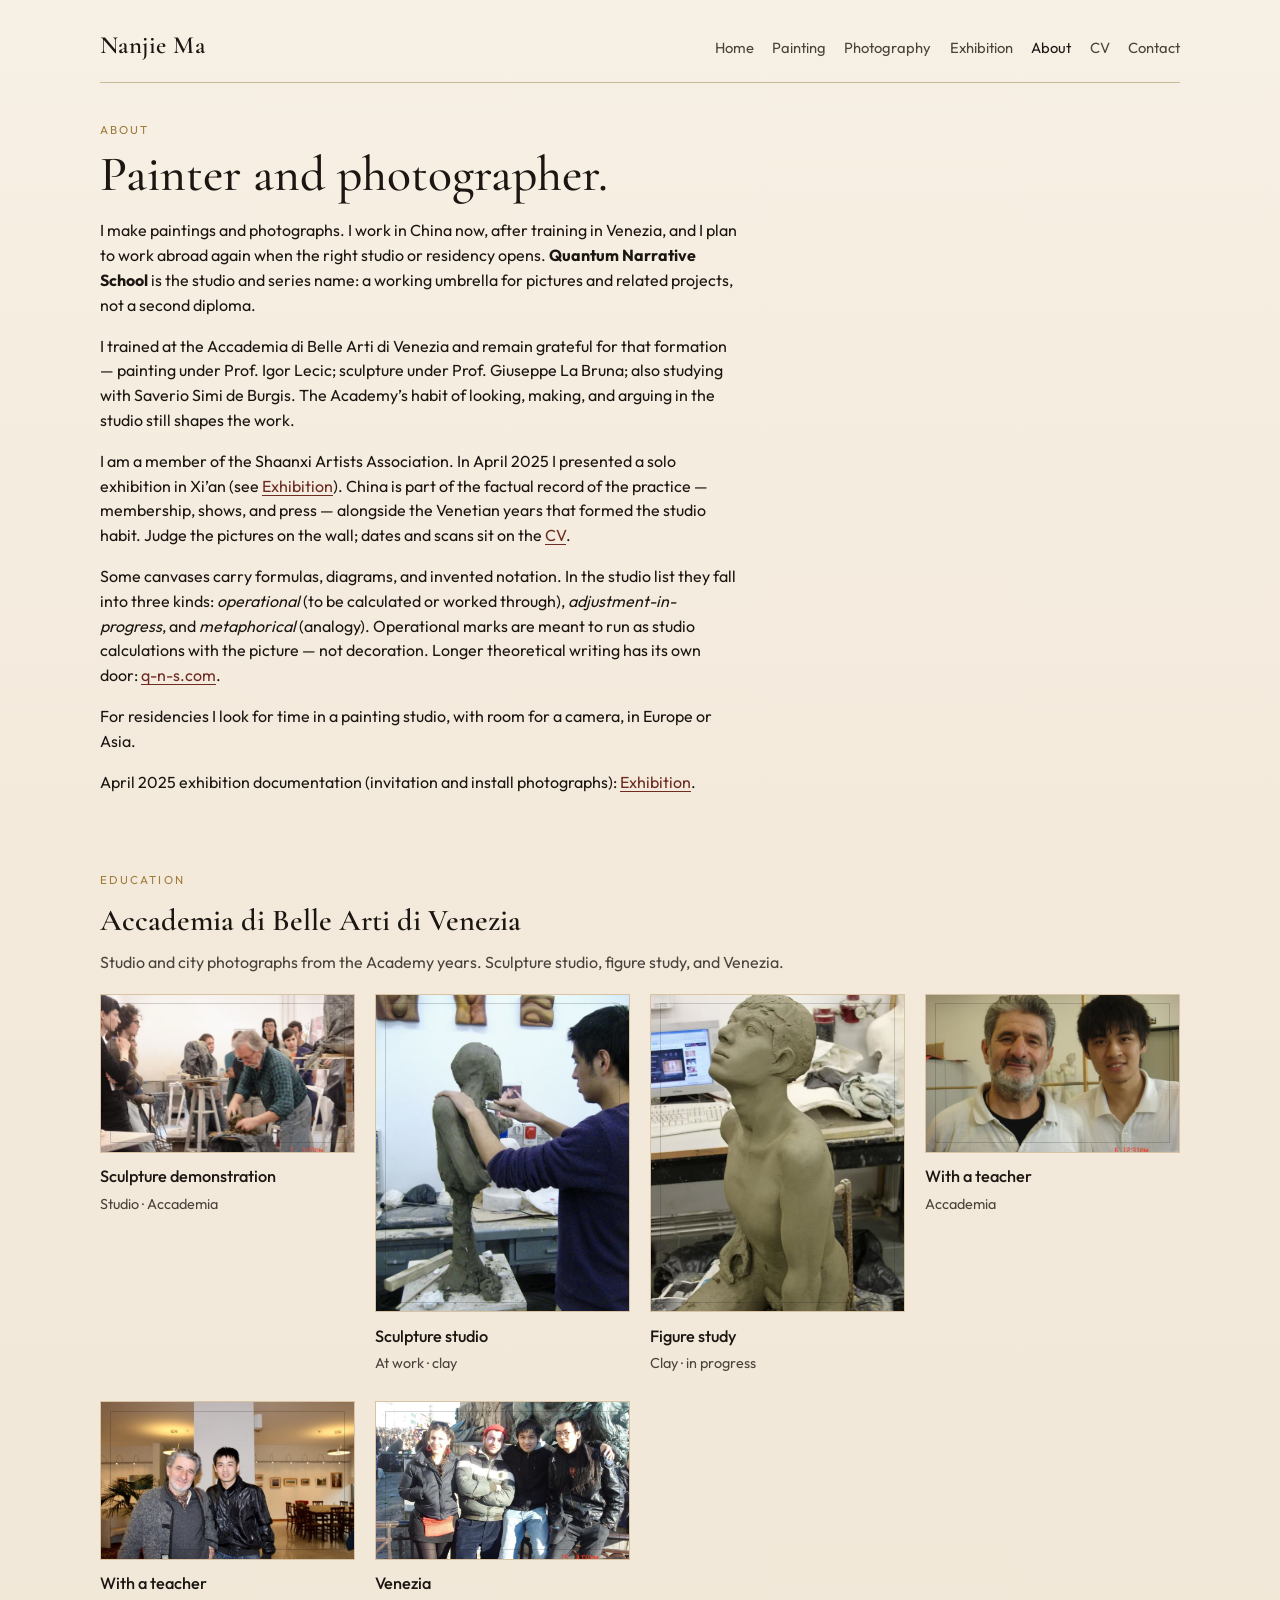
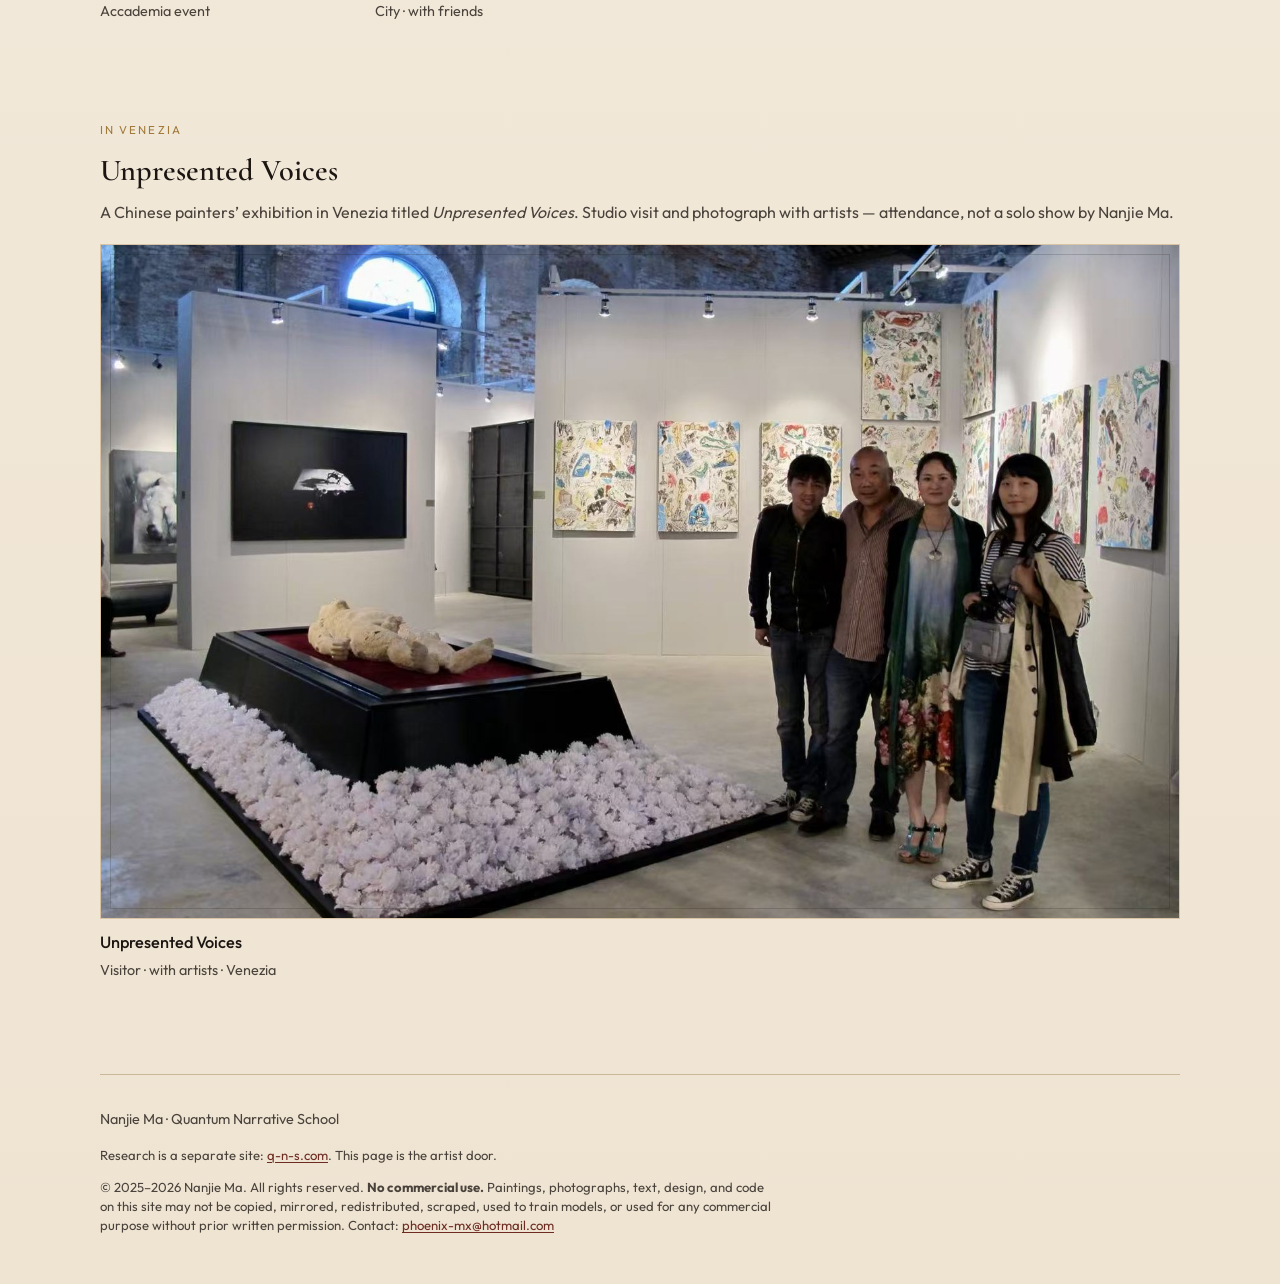
==== docs/about.html @ ab5b0370 "Publish Nanjie Ma studio site with copyright notice. Public docs/ portfolio for GitHub Pages; all ri" ====
<!DOCTYPE html>
<html lang="en">
<head>
  <meta charset="utf-8">
  <meta name="viewport" content="width=device-width, initial-scale=1">
  <title>About — Nanjie Ma</title>
  <meta name="description" content="About Nanjie Ma, painter and photographer. Quantum Narrative School. Based in China; trained in Venezia.">
  <meta name="copyright" content="© 2025–2026 Nanjie Ma. All rights reserved. No commercial use. All rights reserved.">
  <meta name="rights" content="All rights reserved. Paintings, photographs, and site text may not be copied or used commercially without prior written permission.">
  <!--
    Copyright © 2025–2026 Nanjie Ma. Studio name: Quantum Narrative School.
    All rights reserved. No commercial use of any kind. No copying, mirroring, scraping, model training, or misappropriation of images or text without written permission.
  -->
  <link rel="icon" href="assets/img/mark.svg" type="image/svg+xml">
  <link rel="preconnect" href="https://fonts.googleapis.com">
  <link rel="preconnect" href="https://fonts.gstatic.com" crossorigin>
  <link href="https://fonts.googleapis.com/css2?family=Cormorant+Garamond:ital,wght@0,500;0,600;1,500&family=Outfit:wght@300;400;500&display=swap" rel="stylesheet">
  <link rel="stylesheet" href="assets/css/site.css">
</head>
<body>
  <header class="site-header">
    <p class="mark"><a href="index.html">Nanjie Ma</a></p>
    <nav>
      <a href="index.html">Home</a>
      <a href="painting.html">Painting</a>
      <a href="photography.html">Photography</a>
      <a href="exhibition.html">Exhibition</a>
      <a href="about.html" aria-current="page">About</a>
      <a href="cv.html">CV</a>
      <a href="contact.html">Contact</a>
    </nav>
  </header>
  <main>
    <section class="page-head prose">
      <p class="kicker">About</p>
      <h1>Painter and photographer.</h1>
      <p>I make paintings and photographs. I work in China now, after training in Venezia, and I plan to work abroad again when the right studio or residency opens. <strong>Quantum Narrative School</strong> is the studio and series name: a working umbrella for pictures and related projects, not a second diploma.</p>
      <p>I trained at the Accademia di Belle Arti di Venezia and remain grateful for that formation — painting under Prof. Igor Lecic; sculpture under Prof. Giuseppe La Bruna; also studying with Saverio Simi de Burgis. The Academy’s habit of looking, making, and arguing in the studio still shapes the work.</p>
      <p>I am a member of the Shaanxi Artists Association. In April 2025 I presented a solo exhibition in Xi’an (see <a href="exhibition.html">Exhibition</a>). China is part of the factual record of the practice — membership, shows, and press — alongside the Venetian years that formed the studio habit. Judge the pictures on the wall; dates and scans sit on the <a href="cv.html">CV</a>.</p>
      <p>Some canvases carry formulas, diagrams, and invented notation. In the studio list they fall into three kinds: <em>operational</em> (to be calculated or worked through), <em>adjustment-in-progress</em>, and <em>metaphorical</em> (analogy). Operational marks are meant to run as studio calculations with the picture — not decoration. Longer theoretical writing has its own door: <a href="https://www.q-n-s.com/">q-n-s.com</a>.</p>
      <p>For residencies I look for time in a painting studio, with room for a camera, in Europe or Asia.</p>
      <p>April 2025 exhibition documentation (invitation and install photographs): <a href="exhibition.html">Exhibition</a>.</p>
    </section>

    <section class="series" id="accademia">
      <p class="kicker">Education</p>
      <h2>Accademia di Belle Arti di Venezia</h2>
      <p class="note">Studio and city photographs from the Academy years. Sculpture studio, figure study, and Venezia.</p>
      <ul class="grid">
        <li>
          <a class="card" href="assets/img/academy/academy-demo.jpg">
            <div class="frame landscape"><img src="assets/img/academy/academy-demo.jpg" alt="Sculpture demonstration in the Academy studio" width="1280" height="960" loading="lazy"></div>
            <h3>Sculpture demonstration</h3>
            <p>Studio · Accademia</p>
          </a>
        </li>
        <li>
          <a class="card" href="assets/img/academy/academy-sculpting.jpg">
            <div class="frame"><img src="assets/img/academy/academy-sculpting.jpg" alt="Working on a clay figure in the sculpture studio" width="1199" height="1600" loading="lazy"></div>
            <h3>Sculpture studio</h3>
            <p>At work · clay</p>
          </a>
        </li>
        <li>
          <a class="card" href="assets/img/academy/academy-figure.jpg">
            <div class="frame"><img src="assets/img/academy/academy-figure.jpg" alt="Clay figure study in progress" width="960" height="1440" loading="lazy"></div>
            <h3>Figure study</h3>
            <p>Clay · in progress</p>
          </a>
        </li>
        <li>
          <a class="card" href="assets/img/academy/academy-with-mentor-a.jpg">
            <div class="frame landscape"><img src="assets/img/academy/academy-with-mentor-a.jpg" alt="With a teacher at the Academy" width="1280" height="960" loading="lazy"></div>
            <h3>With a teacher</h3>
            <p>Accademia</p>
          </a>
        </li>
        <li>
          <a class="card" href="assets/img/academy/academy-with-mentor-b.jpg">
            <div class="frame landscape"><img src="assets/img/academy/academy-with-mentor-b.jpg" alt="With a teacher at an Academy event" width="670" height="446" loading="lazy"></div>
            <h3>With a teacher</h3>
            <p>Accademia event</p>
          </a>
        </li>
        <li>
          <a class="card" href="assets/img/academy/academy-venice-group.jpg">
            <div class="frame landscape"><img src="assets/img/academy/academy-venice-group.jpg" alt="Group photograph in Venezia" width="1600" height="1199" loading="lazy"></div>
            <h3>Venezia</h3>
            <p>City · with friends</p>
          </a>
        </li>
      </ul>
    </section>

    <section class="series" id="unpresented-voices">
      <p class="kicker">In Venezia</p>
      <h2>Unpresented Voices</h2>
      <p class="note">A Chinese painters’ exhibition in Venezia titled <em>Unpresented Voices</em>. Studio visit and photograph with artists — attendance, not a solo show by Nanjie Ma.</p>
      <ul class="grid">
        <li>
          <a class="card" href="assets/img/academy/unpresented-voices.jpg">
            <div class="frame landscape"><img src="assets/img/academy/unpresented-voices.jpg" alt="At Unpresented Voices, Chinese art exhibition in Venezia" width="1600" height="1199" loading="lazy"></div>
            <h3>Unpresented Voices</h3>
            <p>Visitor · with artists · Venezia</p>
          </a>
        </li>
      </ul>
    </section>
  </main>
  <footer class="site-footer" id="rights">
    <p>Nanjie Ma · Quantum Narrative School</p>
    <p class="small">Research is a separate site: <a href="https://www.q-n-s.com/">q-n-s.com</a>. This page is the artist door.</p>
    <p class="small legal">© 2025–2026 Nanjie Ma. All rights reserved. <strong>No commercial use.</strong> Paintings, photographs, text, design, and code on this site may not be copied, mirrored, redistributed, scraped, used to train models, or used for any commercial purpose without prior written permission. Contact: <a href="mailto:phoenix-mx@hotmail.com">phoenix-mx@hotmail.com</a></p>
  </footer>
</body>
</html>
---- docs/assets/css/site.css ----
:root {
  --paper: #f3eadc;
  --paper-deep: #e7d9c4;
  --ink: #1b1612;
  --ink-soft: #4a433c;
  --rule: #c9b79a;
  --lake: #6e2b22;
  --lake-deep: #4a1c16;
  --gold: #a07a3a;
  --frame: #d8c4a4;
  --white: #f7efe4;
}

*,
*::before,
*::after {
  box-sizing: border-box;
}

html {
  color: var(--ink);
  background: var(--paper);
  font-family: Outfit, "Segoe UI", sans-serif;
  font-weight: 400;
  line-height: 1.55;
  scroll-behavior: smooth;
}

body {
  margin: 0;
  min-height: 100vh;
  background:
    radial-gradient(1200px 480px at 10% -10%, rgba(110, 43, 34, 0.08), transparent 55%),
    linear-gradient(180deg, #f7f0e4 0%, var(--paper) 28%, #efe4d2 100%);
}

a {
  color: var(--lake);
  text-decoration-thickness: 1px;
  text-underline-offset: 0.18em;
}

a:hover {
  color: var(--lake-deep);
}

img {
  max-width: 100%;
  height: auto;
  display: block;
}

.skip {
  position: absolute;
  left: -999px;
}

.skip:focus {
  left: 1rem;
  top: 1rem;
  z-index: 20;
  background: var(--paper);
  padding: 0.4rem 0.7rem;
}

.site-header,
.site-footer,
main {
  width: min(1080px, calc(100% - 2.4rem));
  margin-left: auto;
  margin-right: auto;
}

.site-header {
  display: flex;
  justify-content: space-between;
  align-items: baseline;
  gap: 1rem;
  padding: 1.6rem 0 1.1rem;
  border-bottom: 1px solid var(--rule);
  position: relative;
  z-index: 2;
}

.mark {
  margin: 0;
  font-family: "Cormorant Garamond", Georgia, serif;
  font-size: 1.55rem;
  font-weight: 600;
  letter-spacing: 0.02em;
}

.mark a {
  color: inherit;
  text-decoration: none;
}

nav {
  display: flex;
  flex-wrap: wrap;
  gap: 0.9rem 1.15rem;
  font-size: 0.92rem;
}

nav a {
  color: var(--ink-soft);
  text-decoration: none;
}

nav a[aria-current="page"],
nav a:hover {
  color: var(--ink);
}

/* —— Home hero (full-bleed) —— */
.home-hero {
  position: relative;
  left: 50%;
  right: 50%;
  margin-left: -50vw;
  margin-right: -50vw;
  width: 100vw;
  aspect-ratio: 16 / 9;
  max-height: min(86vh, 860px);
  min-height: 280px;
  display: grid;
  align-items: end;
  color: var(--white);
  overflow: hidden;
}

.home-hero__media {
  position: absolute;
  inset: 0;
  z-index: 0;
}

.home-hero__media img {
  position: absolute;
  inset: 0;
  width: 100%;
  height: 100%;
  object-fit: cover;
  object-position: center center;
  opacity: 0;
  transition: opacity 1.2s ease;
  transform: scale(1);
  animation: none;
}

.home-hero__media img.is-active {
  opacity: 1;
  z-index: 1;
  animation: hero-drift 18s ease-in-out infinite alternate;
}

.home-hero__veil {
  position: absolute;
  inset: 0;
  z-index: 1;
  background:
    linear-gradient(180deg, rgba(27, 22, 18, 0.18) 0%, rgba(27, 22, 18, 0.55) 55%, rgba(27, 22, 18, 0.82) 100%),
    radial-gradient(900px 420px at 70% 20%, rgba(110, 43, 34, 0.25), transparent 60%);
}

.home-hero__copy {
  position: relative;
  z-index: 2;
  width: min(1080px, calc(100% - 2.4rem));
  margin: 0 auto;
  padding: 4.5rem 0 3.2rem;
  max-width: 38rem;
  animation: rise-in 0.9s ease-out both;
}

.home-hero .brand {
  margin: 0 0 0.55rem;
  font-family: "Cormorant Garamond", Georgia, serif;
  font-size: clamp(2.6rem, 7vw, 4.4rem);
  font-weight: 600;
  line-height: 1.02;
  letter-spacing: 0.01em;
}

.home-hero .kicker {
  color: #d4b57a;
}

.home-hero .lede {
  color: rgba(247, 239, 228, 0.88);
  max-width: 28rem;
}

.home-hero .btn {
  border-color: transparent;
}

.home-hero .btn.ghost {
  background: transparent;
  color: var(--white);
  border-color: rgba(247, 239, 228, 0.45);
}

.home-hero .btn.ghost:hover {
  border-color: var(--white);
  color: var(--white);
}

.page-head,
.hero {
  padding: 2.8rem 0 1.4rem;
  max-width: 38rem;
}

.kicker {
  margin: 0 0 0.5rem;
  text-transform: uppercase;
  letter-spacing: 0.18em;
  font-size: 0.72rem;
  color: var(--gold);
}

h1 {
  margin: 0 0 0.8rem;
  font-family: "Cormorant Garamond", Georgia, serif;
  font-size: clamp(2rem, 4vw, 3.1rem);
  font-weight: 500;
  line-height: 1.12;
}

h2 {
  font-family: "Cormorant Garamond", Georgia, serif;
  font-weight: 600;
  font-size: 1.7rem;
}

h3 {
  margin: 0.7rem 0 0.2rem;
  font-size: 1.02rem;
  font-weight: 500;
}

.lede,
.note {
  color: var(--ink-soft);
}

.note code,
.prose code {
  font-size: 0.86em;
}

.doors {
  display: flex;
  flex-wrap: wrap;
  gap: 0.6rem;
  margin-top: 1.4rem;
}

.btn {
  display: inline-block;
  padding: 0.45rem 0.95rem;
  background: var(--lake);
  color: var(--white);
  text-decoration: none;
  border: 1px solid var(--lake);
  transition: background 0.2s ease, border-color 0.2s ease, transform 0.2s ease;
}

.btn:hover {
  background: var(--lake-deep);
  color: var(--white);
  transform: translateY(-1px);
}

.btn.ghost {
  background: transparent;
  color: var(--ink);
  border-color: var(--rule);
}

.selected {
  padding: 2.4rem 0 3rem;
}

.selected h2 {
  margin-top: 0;
}

.series {
  padding: 0.4rem 0 2.4rem;
}

.series h2 {
  margin: 0 0 0.35rem;
  font-size: clamp(1.45rem, 2.6vw, 1.9rem);
}

.series .note {
  margin: 0 0 1.2rem;
}

.grid {
  list-style: none;
  padding: 0;
  margin: 0 0 3rem;
  display: grid;
  grid-template-columns: repeat(auto-fit, minmax(240px, 1fr));
  gap: 1.25rem;
}

.card {
  display: block;
  color: inherit;
  text-decoration: none;
  padding-bottom: 0.4rem;
}

.card p {
  margin: 0;
  color: var(--ink-soft);
  font-size: 0.9rem;
}

.card:hover .frame img {
  transform: scale(1.03);
}

.frame {
  aspect-ratio: 4 / 5;
  border: 1px solid var(--frame);
  background: var(--paper-deep);
  position: relative;
  overflow: hidden;
}

.frame.landscape {
  aspect-ratio: 16 / 10;
}

.frame img {
  width: 100%;
  height: 100%;
  object-fit: cover;
  transition: transform 0.55s ease;
}

.frame::after {
  content: "";
  position: absolute;
  inset: 0.55rem;
  border: 1px solid rgba(27, 22, 18, 0.18);
  pointer-events: none;
  z-index: 1;
}

.empty-state {
  padding: 1.2rem 0 3rem;
  max-width: 34rem;
  color: var(--ink-soft);
}

.prose {
  max-width: 40rem;
  padding: 2.4rem 0 3.4rem;
}

.prose h2 {
  margin-top: 2rem;
}

.plain {
  padding-left: 1.1rem;
}

.cv ul {
  padding-left: 1.1rem;
}

.site-footer {
  border-top: 1px solid var(--rule);
  padding: 1.2rem 0 2.2rem;
  color: var(--ink-soft);
  font-size: 0.9rem;
}

.site-footer .legal {
  max-width: 42rem;
  margin-top: 0.65rem;
  line-height: 1.45;
  color: var(--ink-soft);
}

.small {
  font-size: 0.82rem;
}

@keyframes hero-drift {
  from { transform: scale(1) translate3d(0, 0, 0); }
  to { transform: scale(1.06) translate3d(-1.2%, -0.6%, 0); }
}

@keyframes rise-in {
  from { opacity: 0; transform: translateY(18px); }
  to { opacity: 1; transform: translateY(0); }
}

@media (prefers-reduced-motion: reduce) {
  html { scroll-behavior: auto; }
  .home-hero__media img,
  .home-hero__media img.is-active,
  .home-hero__copy,
  .card:hover .frame img {
    animation: none;
    transition: none;
    transform: none;
  }
}

@media (max-width: 720px) {
  .site-header {
    flex-direction: column;
    align-items: flex-start;
  }

  .home-hero {
    max-height: min(70vh, 560px);
  }
}

/* —— Work detail —— */
.work-page {
  padding-bottom: 2.5rem;
}

.work-page .work-figure {
  margin: 0 0 1.4rem;
}

.work-page .work-figure img {
  width: 100%;
  max-height: min(82vh, 920px);
  object-fit: contain;
  background: var(--paper-deep);
}

.work-page .work-meta {
  color: var(--ink-soft);
  font-size: 0.92rem;
  margin: 0 0 1rem;
}

.work-page .work-note {
  margin-top: 1.4rem;
  padding-top: 1rem;
  border-top: 1px solid var(--rule);
  color: var(--ink-soft);
  font-size: 0.9rem;
}

.work-page .back {
  display: inline-block;
  margin-top: 1.6rem;
  font-size: 0.92rem;
}

.video-wrap {
  margin: 0 0 1.5rem;
  max-width: min(640px, 100%);
}

.video-wrap video {
  width: 100%;
  height: auto;
  display: block;
  background: #1b1612;
}
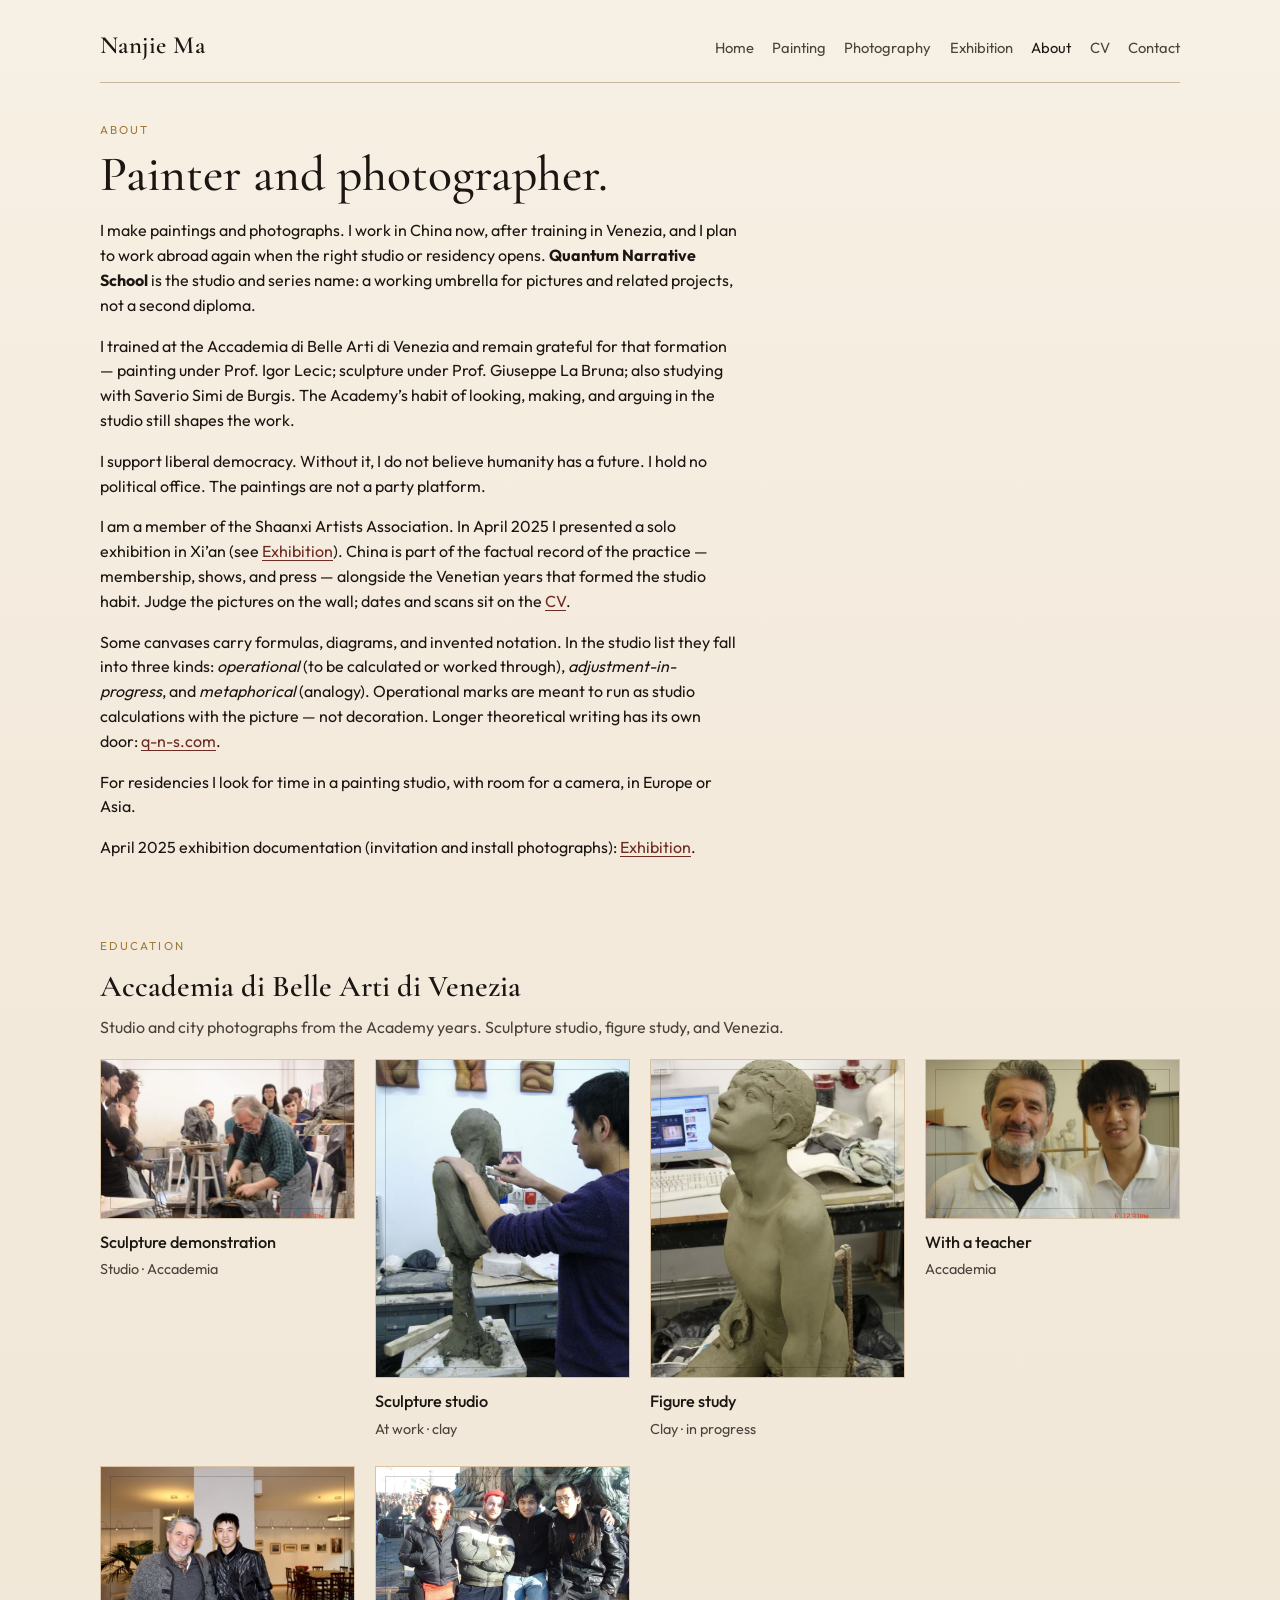
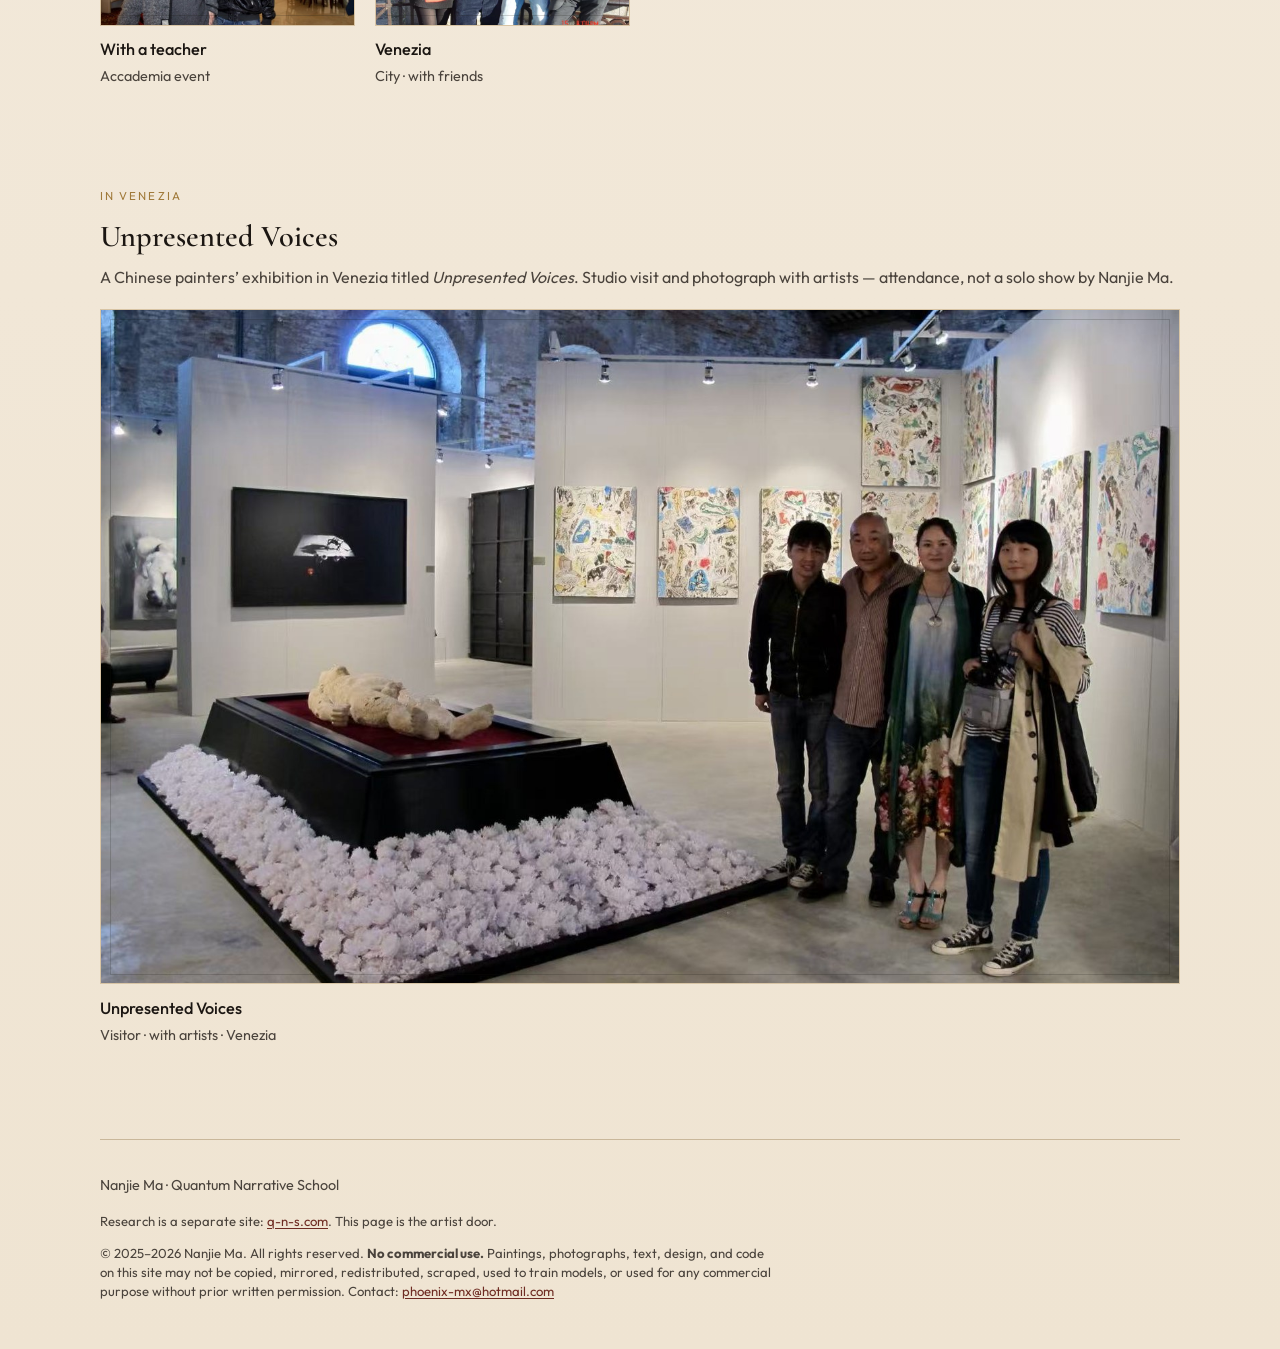
==== commit a95fd3d6: "State support for liberal democracy on the About page." ====
--- a/docs/about.html
+++ b/docs/about.html
@@ -36,6 +36,7 @@
       <h1>Painter and photographer.</h1>
       <p>I make paintings and photographs. I work in China now, after training in Venezia, and I plan to work abroad again when the right studio or residency opens. <strong>Quantum Narrative School</strong> is the studio and series name: a working umbrella for pictures and related projects, not a second diploma.</p>
       <p>I trained at the Accademia di Belle Arti di Venezia and remain grateful for that formation — painting under Prof. Igor Lecic; sculpture under Prof. Giuseppe La Bruna; also studying with Saverio Simi de Burgis. The Academy’s habit of looking, making, and arguing in the studio still shapes the work.</p>
+      <p>I support liberal democracy. Without it, I do not believe humanity has a future. I hold no political office. The paintings are not a party platform.</p>
       <p>I am a member of the Shaanxi Artists Association. In April 2025 I presented a solo exhibition in Xi’an (see <a href="exhibition.html">Exhibition</a>). China is part of the factual record of the practice — membership, shows, and press — alongside the Venetian years that formed the studio habit. Judge the pictures on the wall; dates and scans sit on the <a href="cv.html">CV</a>.</p>
       <p>Some canvases carry formulas, diagrams, and invented notation. In the studio list they fall into three kinds: <em>operational</em> (to be calculated or worked through), <em>adjustment-in-progress</em>, and <em>metaphorical</em> (analogy). Operational marks are meant to run as studio calculations with the picture — not decoration. Longer theoretical writing has its own door: <a href="https://www.q-n-s.com/">q-n-s.com</a>.</p>
       <p>For residencies I look for time in a painting studio, with room for a camera, in Europe or Asia.</p>
